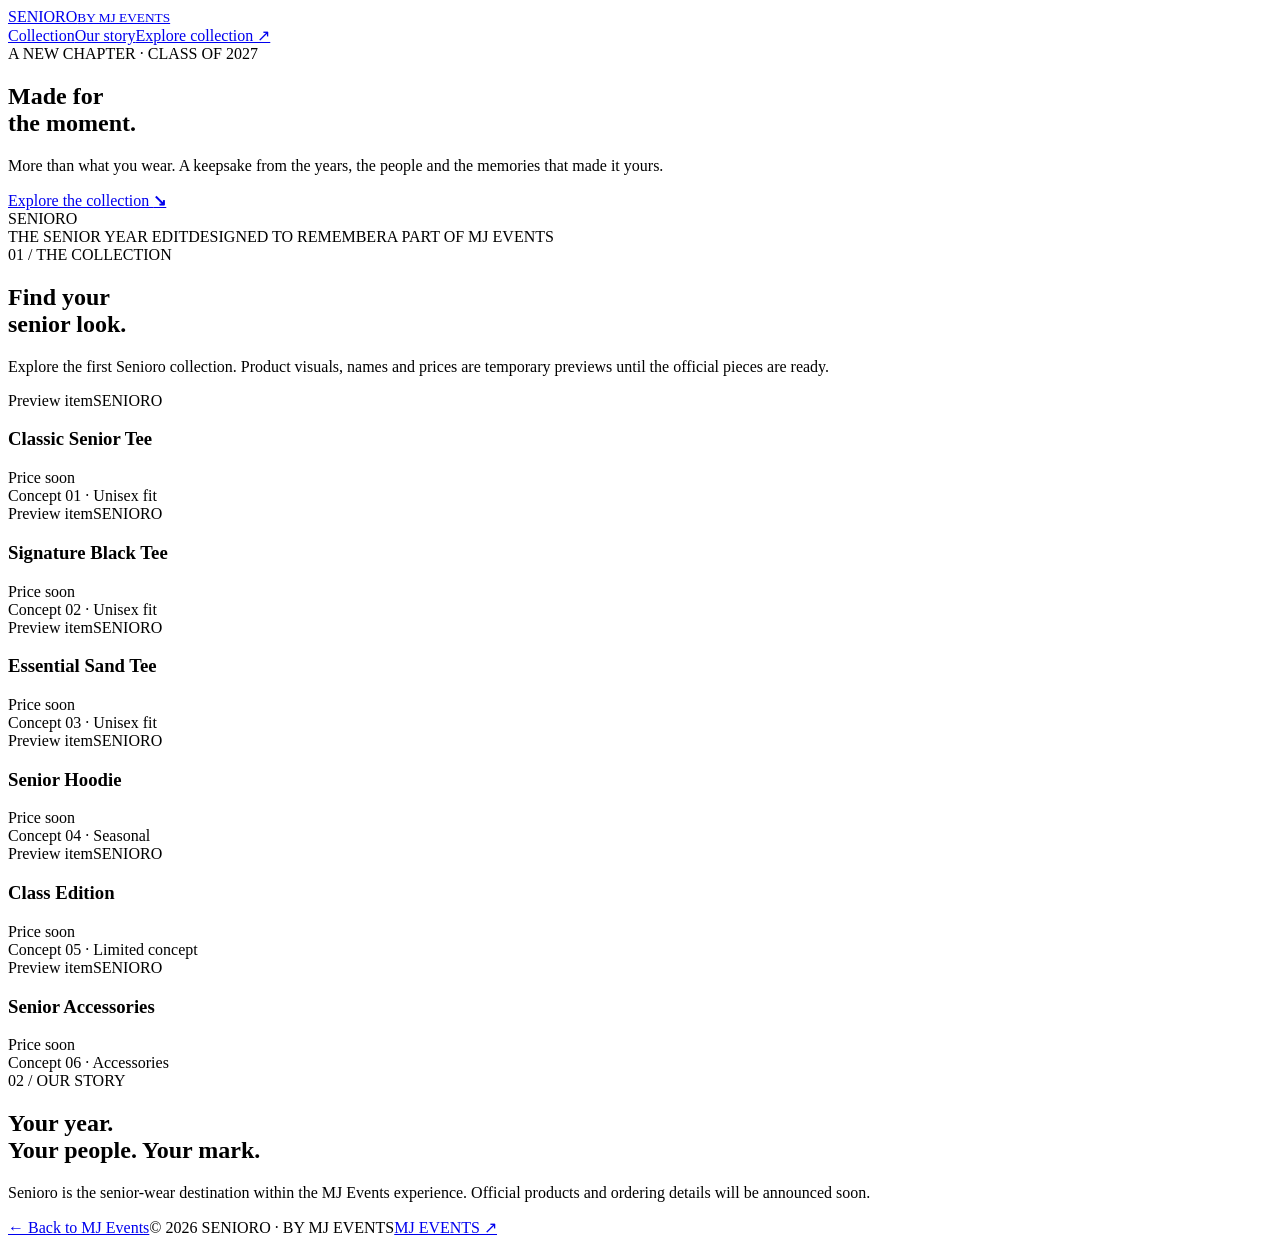
==== senioro.html @ 1ba9277b "Create initial Senioro storefront preview" ====
<!doctype html>
<html lang="en">
<head>
<meta charset="utf-8"><meta name="viewport" content="width=device-width,initial-scale=1"><meta name="theme-color" content="#f5f0e8">
<meta name="description" content="Senioro — senior year essentials. A store by MJ Events.">
<title>SENIORO — Senior Year, Made Yours</title>
<link rel="preconnect" href="https://fonts.googleapis.com"><link rel="preconnect" href="https://fonts.gstatic.com" crossorigin>
<link href="https://fonts.googleapis.com/css2?family=Bodoni+Moda:opsz,wght@6..96,400;6..96,500&family=DM+Sans:wght@400;500;600;700&display=swap" rel="stylesheet">
<link rel="stylesheet" href="/senioro.css">
</head>
<body>
<header class="sr-header"><a class="sr-brand" href="/senioro.html" aria-label="Senioro home">SENIORO<small>BY MJ EVENTS</small></a><nav class="sr-nav"><a href="#collection">Collection</a><a href="#about">Our story</a><a class="sr-bag" href="#collection">Explore collection ↗</a></nav></header>
<main>
<section class="sr-hero"><div class="sr-hero-copy"><div class="overline">A NEW CHAPTER · CLASS OF 2027</div><h1>Made for<br>the <span>moment.</span></h1><p>More than what you wear. A keepsake from the years, the people and the memories that made it yours.</p><a class="sr-cta" href="#collection">Explore the collection <b>↘</b></a></div><div class="sr-hero-mark"><span>SENIORO</span></div></section>
<div class="sr-note"><span>THE SENIOR YEAR EDIT</span><span>DESIGNED TO REMEMBER</span><span>A PART OF MJ EVENTS</span></div>
<section class="sr-section" id="collection"><div class="sr-section-head"><div><div class="sr-kicker">01 / THE COLLECTION</div><h2>Find your<br>senior look.</h2></div><p>Explore the first Senioro collection. Product visuals, names and prices are temporary previews until the official pieces are ready.</p></div>
<div class="sr-grid">
<article class="sr-card"><div class="sr-product-art"><span class="sr-temp">Preview item</span><span class="sr-monogram">SENIORO</span></div><div class="sr-card-info"><h3>Classic Senior Tee</h3><span class="sr-placeholder-price">Price soon</span></div><div class="sr-card-meta">Concept 01 · Unisex fit</div></article>
<article class="sr-card"><div class="sr-product-art"><span class="sr-temp">Preview item</span><span class="sr-monogram">SENIORO</span></div><div class="sr-card-info"><h3>Signature Black Tee</h3><span class="sr-placeholder-price">Price soon</span></div><div class="sr-card-meta">Concept 02 · Unisex fit</div></article>
<article class="sr-card"><div class="sr-product-art"><span class="sr-temp">Preview item</span><span class="sr-monogram">SENIORO</span></div><div class="sr-card-info"><h3>Essential Sand Tee</h3><span class="sr-placeholder-price">Price soon</span></div><div class="sr-card-meta">Concept 03 · Unisex fit</div></article>
<article class="sr-card"><div class="sr-product-art"><span class="sr-temp">Preview item</span><span class="sr-monogram">SENIORO</span></div><div class="sr-card-info"><h3>Senior Hoodie</h3><span class="sr-placeholder-price">Price soon</span></div><div class="sr-card-meta">Concept 04 · Seasonal</div></article>
<article class="sr-card"><div class="sr-product-art"><span class="sr-temp">Preview item</span><span class="sr-monogram">SENIORO</span></div><div class="sr-card-info"><h3>Class Edition</h3><span class="sr-placeholder-price">Price soon</span></div><div class="sr-card-meta">Concept 05 · Limited concept</div></article>
<article class="sr-card"><div class="sr-product-art"><span class="sr-temp">Preview item</span><span class="sr-monogram">SENIORO</span></div><div class="sr-card-info"><h3>Senior Accessories</h3><span class="sr-placeholder-price">Price soon</span></div><div class="sr-card-meta">Concept 06 · Accessories</div></article>
</div></section>
<section class="sr-banner" id="about"><div><div class="sr-kicker">02 / OUR STORY</div><h2>Your year.<br>Your people. Your mark.</h2></div><p>Senioro is the senior-wear destination within the MJ Events experience. Official products and ordering details will be announced soon.</p></section>
</main>
<footer class="sr-footer"><a href="/" class="sr-back">← Back to MJ Events</a><span>© 2026 SENIORO · BY MJ EVENTS</span><a href="https://www.instagram.com/mjevents/" target="_blank" rel="noopener noreferrer">MJ EVENTS ↗</a></footer>
</body></html>
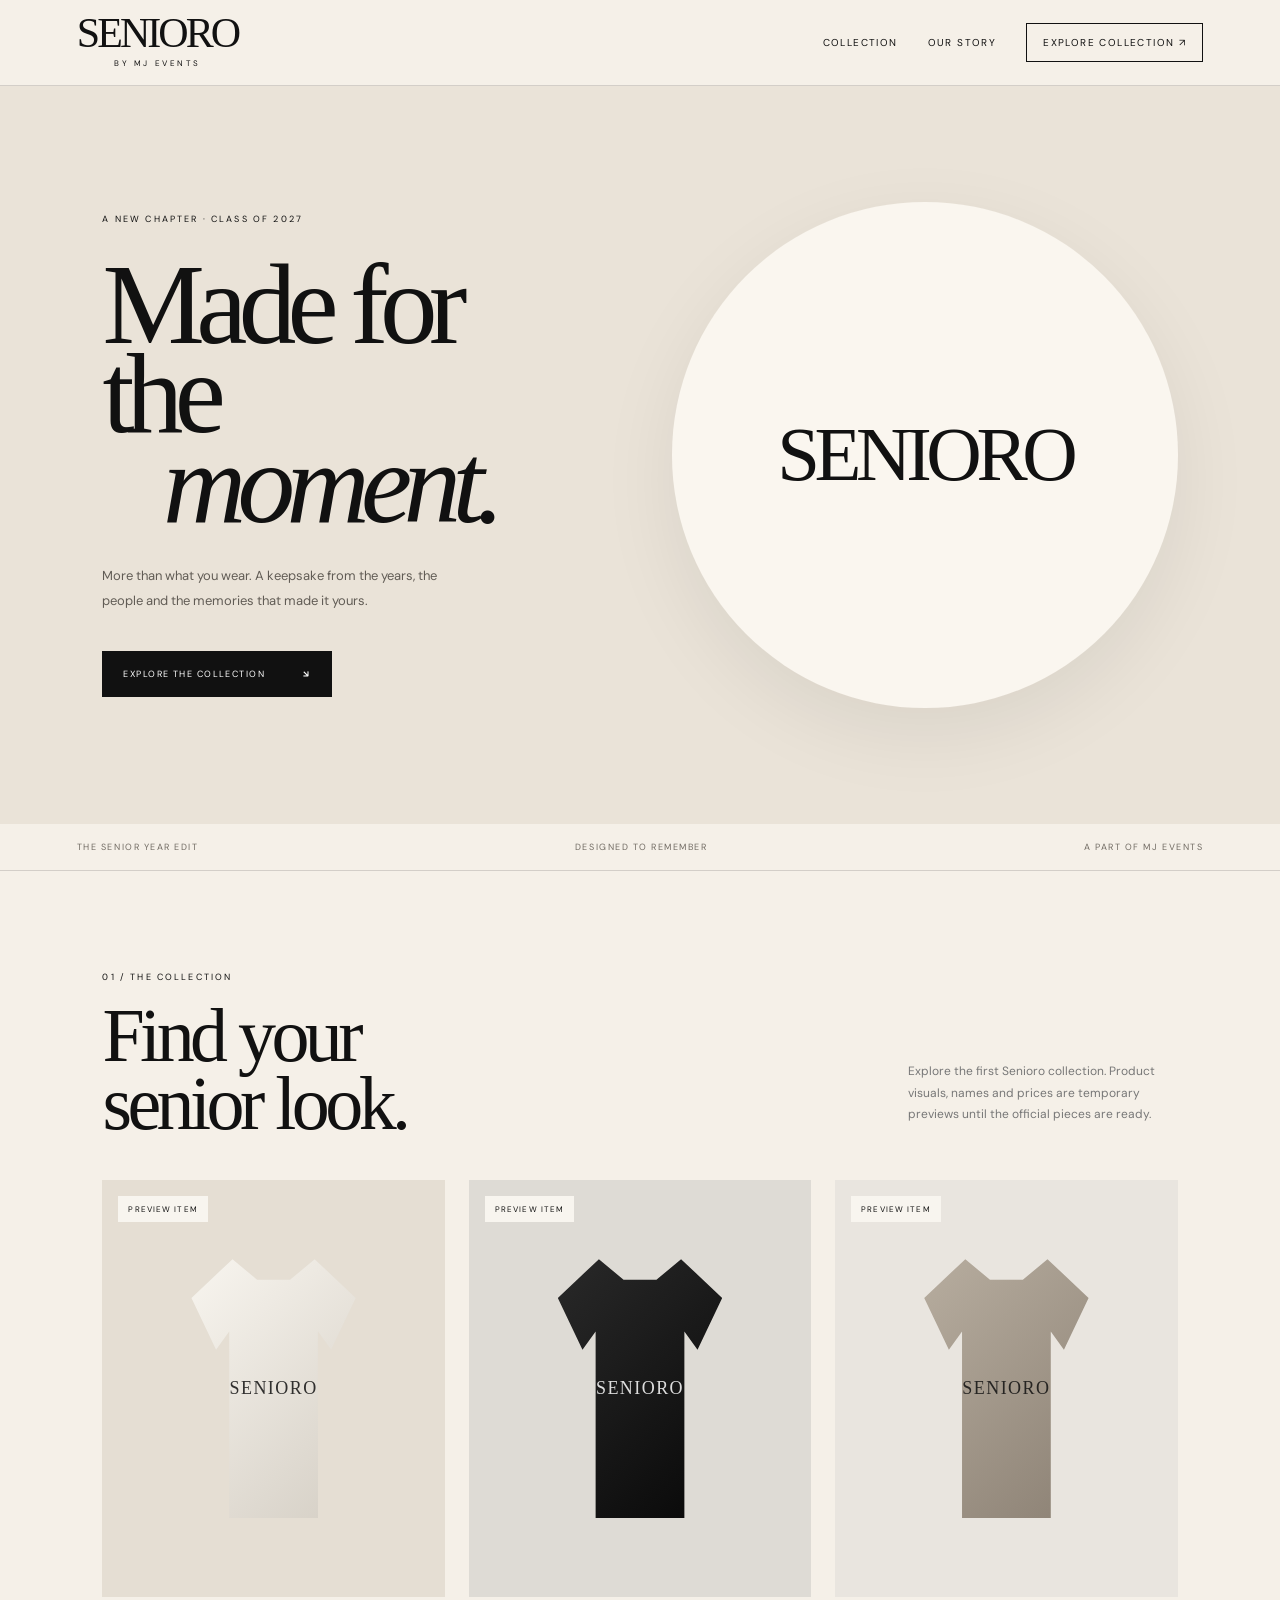
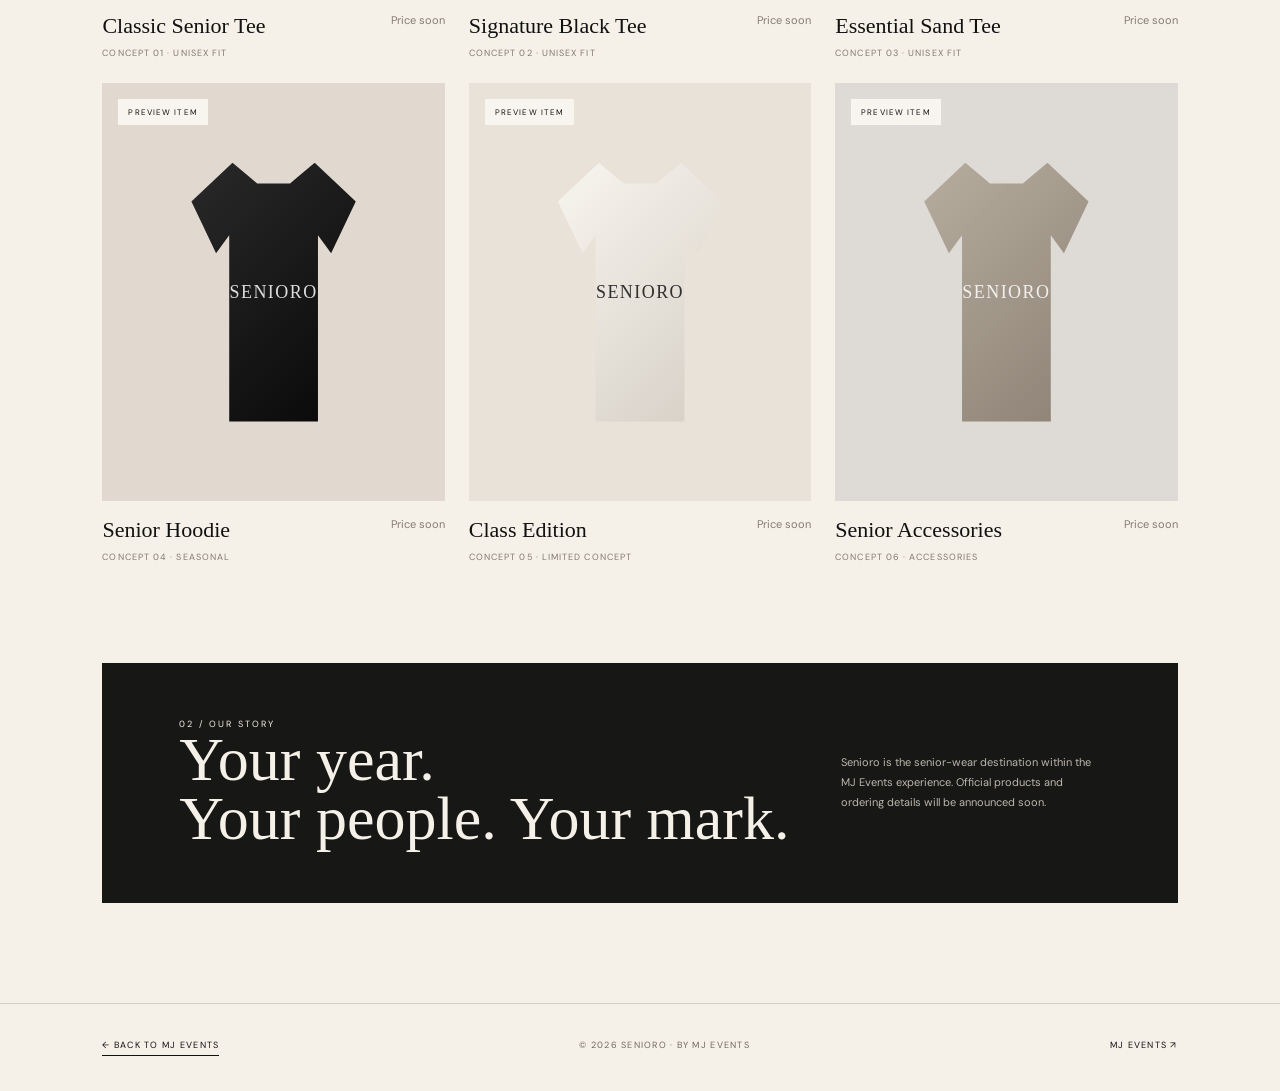
==== commit be425a12: "Fix Senioro stylesheet relative path" ====
--- a/senioro.html
+++ b/senioro.html
@@ -6,7 +6,7 @@
 <title>SENIORO — Senior Year, Made Yours</title>
 <link rel="preconnect" href="https://fonts.googleapis.com"><link rel="preconnect" href="https://fonts.gstatic.com" crossorigin>
 <link href="https://fonts.googleapis.com/css2?family=Bodoni+Moda:opsz,wght@6..96,400;6..96,500&family=DM+Sans:wght@400;500;600;700&display=swap" rel="stylesheet">
-<link rel="stylesheet" href="/senioro.css">
+<link rel="stylesheet" href="./senioro.css">
 </head>
 <body>
 <header class="sr-header"><a class="sr-brand" href="/senioro.html" aria-label="Senioro home">SENIORO<small>BY MJ EVENTS</small></a><nav class="sr-nav"><a href="#collection">Collection</a><a href="#about">Our story</a><a class="sr-bag" href="#collection">Explore collection ↗</a></nav></header>
--- a/senioro.css
+++ b/senioro.css
@@ -0,0 +1 @@
+:root{--cream:#f5f0e8;--ink:#111;--muted:#777;--line:rgba(17,17,17,.15);--serif:"Bodoni  Moda","Didot",Georgia,serif;--sans:"DM Sans",Arial,sans-serif}*{box-sizing:border-box}html{scroll-behavior:smooth}body{margin:0;background:var(--cream);color:var(--ink);font-family:var(--sans);-webkit-font-smoothing:antialiased}a{color:inherit;text-decoration:none}button{font:inherit}.sr-header{height:86px;padding:0 6vw;display:flex;align-items:center;justify-content:space-between;border-bottom:1px solid var(--line);background:var(--cream)}.sr-brand{font:42px/.8 var(--serif);letter-spacing:-.07em}.sr-brand small{display:block;text-align:center;font:8px var(--sans);letter-spacing:.32em;margin-top:8px}.sr-nav{display:flex;gap:30px;align-items:center;font-size:10px;letter-spacing:.14em;text-transform:uppercase}.sr-nav a{transition:opacity .2s}.sr-nav a:hover{opacity:.55}.sr-nav .sr-bag{border:1px solid var(--ink);padding:12px 16px}.sr-hero{min-height:660px;height:82vh;max-height:900px;display:grid;grid-template-columns:1fr 1fr;padding:5vw 8vw;gap:5vw;align-items:center;background:#eae3d8}.sr-hero-copy .overline,.sr-kicker{font-size:9px;letter-spacing:.24em;text-transform:uppercase}.sr-hero h1{font:clamp(64px,9vw,132px)/.78 var(--serif);font-weight:400;letter-spacing:-.075em;margin:35px 0}.sr-hero h1 span{display:block;font-style:italic;margin-left:12%}.sr-hero-copy p{max-width:350px;color:#615c55;font-size:13px;line-height:1.9}.sr-cta{display:inline-flex;gap:38px;align-items:center;background:#111;color:#fff;padding:17px 21px;margin-top:25px;font-size:9px;letter-spacing:.16em;text-transform:uppercase}.sr-hero-mark{aspect-ratio:1;border-radius:50%;background:#faf6ef;display:grid;place-items:center;box-shadow:0 25px 80px #00000012}.sr-hero-mark span{font:clamp(42px,6vw,82px)/1 var(--serif);letter-spacing:-.07em}.sr-note{padding:17px 6vw;border-bottom:1px solid var(--line);display:flex;justify-content:space-between;gap:20px;font-size:9px;letter-spacing:.17em;text-transform:uppercase;color:#716b63}.sr-section{padding:100px 8vw}.sr-section-head{display:flex;justify-content:space-between;align-items:end;gap:30px;margin-bottom:42px}.sr-section-head h2{font:clamp(42px,6vw,76px)/.9 var(--serif);font-weight:400;letter-spacing:-.06em;margin:18px 0 0}.sr-section-head p{font-size:12px;line-height:1.8;color:var(--muted);max-width:270px}.sr-grid{display:grid;grid-template-columns:repeat(3,1fr);gap:24px}.sr-card{min-width:0}.sr-product-art{position:relative;aspect-ratio: .82;background:#e5ded3;display:grid;place-items:center;overflow:hidden}.sr-card:nth-child(2) .sr-product-art{background:#dedbd5}.sr-card:nth-child(3) .sr-product-art{background:#e9e5df}.sr-card:nth-child(4) .sr-product-art{background:#e1d9cf}.sr-card:nth-child(5) .sr-product-art{background:#e8e2d9}.sr-card:nth-child(6) .sr-product-art{background:#dedbd6}.sr-product-art:before{content:"";width:48%;height:62%;background:linear-gradient(135deg,#f8f5ef,#d5cfc5);clip-path:polygon(25% 0,40% 8%,60% 8%,75% 0,100% 15%,85% 35%,77% 28%,77% 100%,23% 100%,23% 28%,15% 35%,0 15%);filter:drop-shadow(0 18px 16px #00000017);transition:transform .5s}.sr-card:nth-child(2n) .sr-product-art:before{background:linear-gradient(135deg,#292929,#080808)}.sr-card:nth-child(3n) .sr-product-art:before{background:linear-gradient(135deg,#b7ad9f,#8c8174)}.sr-card:hover .sr-product-art:before{transform:translateY(-6px) scale(1.03)}.sr-temp{position:absolute;top:16px;left:16px;background:#f8f5ef;padding:8px 10px;font-size:8px;letter-spacing:.14em;text-transform:uppercase}.sr-product-art .sr-monogram{position:absolute;font:18px var(--serif);letter-spacing:.08em;color:#111;opacity:.85}.sr-card:nth-child(2n) .sr-product-art .sr-monogram{color:#fff}.sr-card-info{display:flex;justify-content:space-between;gap:12px;padding:16px 0 8px}.sr-card-info h3{font:22px var(--serif);font-weight:400;margin:0}.sr-card-info span{font-size:11px}.sr-card-meta{font-size:9px;letter-spacing:.12em;color:#817a71;text-transform:uppercase}.sr-placeholder-price{color:#827b72}.sr-banner{margin:0 8vw 100px;padding:55px 6vw;background:#171715;color:#f5f0e8;display:flex;justify-content:space-between;align-items:center;gap:30px}.sr-banner h2{font:clamp(34px,5vw,62px)/.95 var(--serif);font-weight:400;margin:0}.sr-banner p{font-size:11px;line-height:1.8;color:#bdb7ae;max-width:260px}.sr-footer{padding:35px 8vw;border-top:1px solid var(--line);display:flex;justify-content:space-between;gap:20px;flex-wrap:wrap;font-size:9px;letter-spacing:.14em;text-transform:uppercase;color:#70695f}.sr-footer a{color:#111}.sr-back{border-bottom:1px solid #111;padding-bottom:4px}@media(max-width:760px){.sr-header{height:72px;padding:0 5vw}.sr-brand{font-size:34px}.sr-nav{gap:14px;font-size:8px}.sr-nav a:nth-child(2){display:none}.sr-hero{height:auto;min-height:0;grid-template-columns:1fr;padding:75px 7vw 55px;gap:50px}.sr-hero h1{font-size:clamp(70px,17vw,112px)}.sr-hero-mark{width:78%;justify-self:center}.sr-note{padding:14px 5vw;font-size:7px}.sr-section{padding:75px 6vw}.sr-section-head{display:block}.sr-section-head p{margin-top:20px}.sr-grid{grid-template-columns:repeat(2,minmax(0,1fr));gap:22px 12px}.sr-card-info h3{font-size:18px}.sr-card-info span{font-size:10px}.sr-banner{margin:0 6vw 70px;display:block;padding:38px 7vw}.sr-banner p{margin-bottom:0}.sr-footer{padding:28px 6vw}}@media(prefers-reduced-motion:reduce){*{scroll-behavior:auto!important;transition:none!important}}
